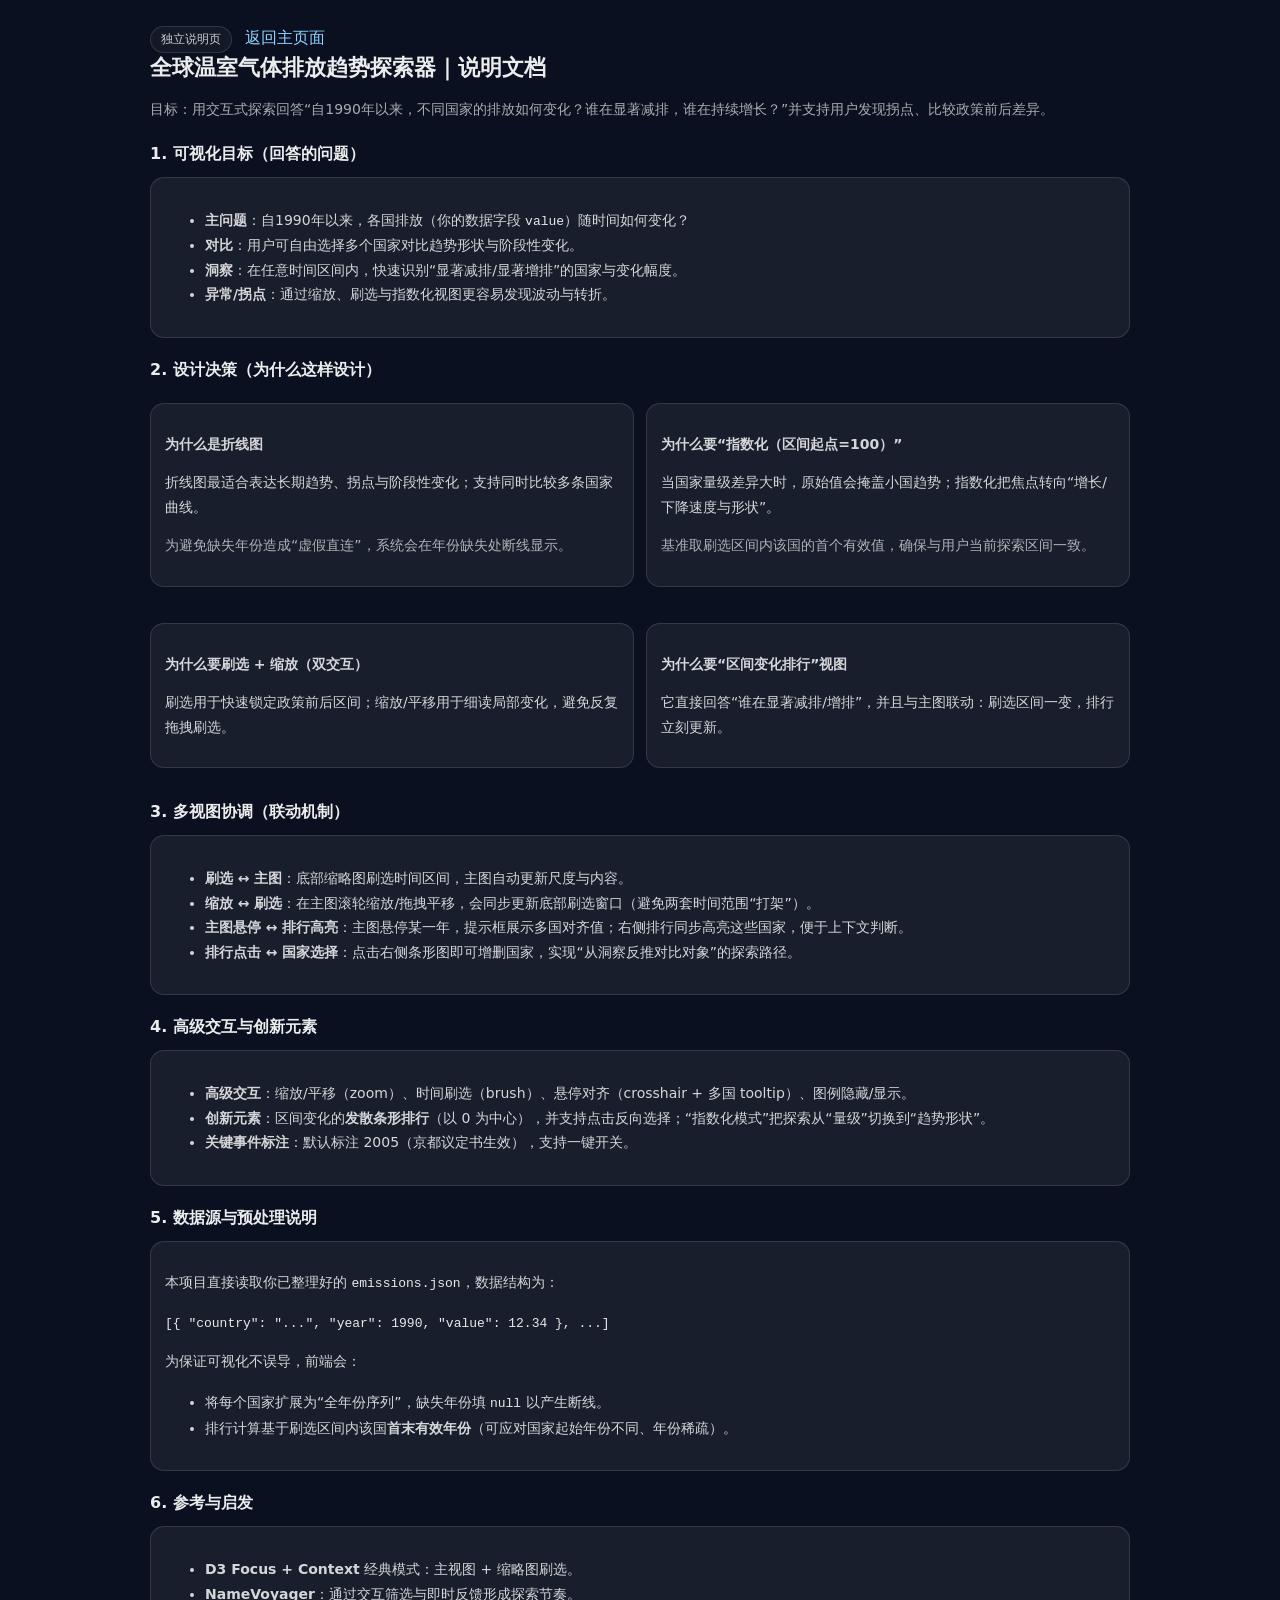
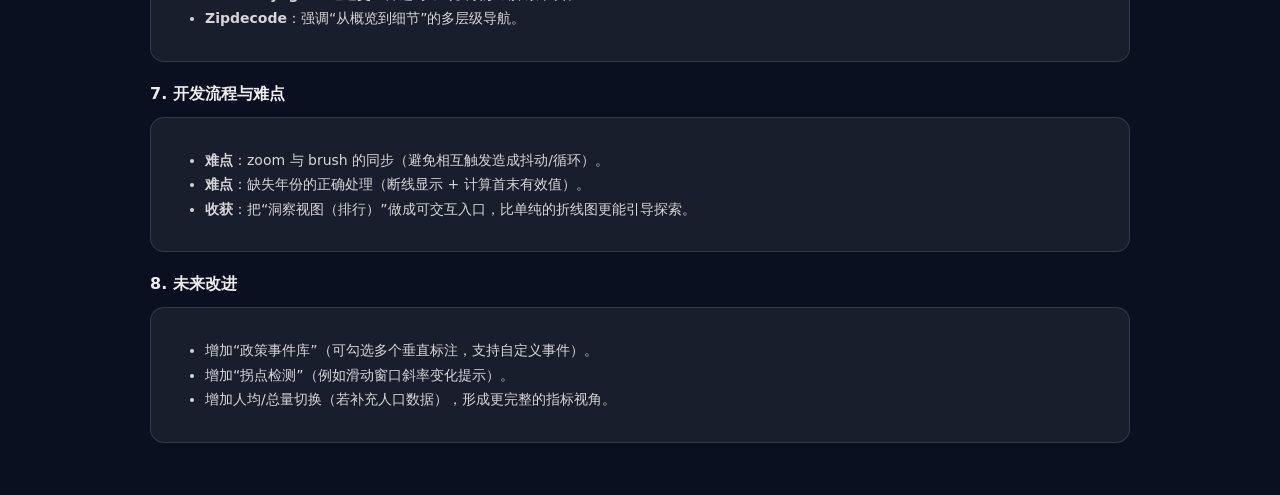
==== docs/documentation.html @ 5bc9dd0d "Add files via upload" ====
<!doctype html>
<html lang="zh-CN">
  <head>
    <meta charset="utf-8" />
    <meta name="viewport" content="width=device-width, initial-scale=1" />
    <title>说明文档｜全球温室气体排放趋势探索器</title>
    <style>
      :root{
        --bg:#0b1020; --text:rgba(255,255,255,.92); --muted:rgba(255,255,255,.65);
        --card:rgba(255,255,255,.06); --border:rgba(255,255,255,.12); --accent:#8dd3ff;
        --mono: ui-monospace, SFMono-Regular, Menlo, Monaco, Consolas, "Liberation Mono", "Courier New", monospace;
        --sans: ui-sans-serif, system-ui, -apple-system, Segoe UI, Roboto, Helvetica, Arial, "Noto Sans", "Liberation Sans", sans-serif;
      }
      body{ margin:0; font-family:var(--sans); color:var(--text); background: var(--bg); }
      .wrap{ max-width: 980px; margin: 0 auto; padding: 26px 18px 40px; }
      h1{ font-size: 22px; margin: 0 0 8px; }
      h2{ font-size: 16px; margin: 22px 0 10px; }
      p, li{ color: rgba(255,255,255,.82); line-height: 1.75; font-size: 14px; }
      a{ color: var(--accent); text-decoration: none; }
      .card{
        background: var(--card);
        border: 1px solid var(--border);
        border-radius: 14px;
        padding: 14px 14px;
        margin: 12px 0;
      }
      code{ font-family: var(--mono); font-size: 13px; color: rgba(255,255,255,.9); }
      .muted{ color: var(--muted); }
      .pill{ display:inline-block; padding: 4px 10px; border-radius: 999px; border: 1px solid var(--border); background: rgba(255,255,255,.04); margin-right: 8px; font-size: 12px; color: rgba(255,255,255,.78); }
      .grid{ display:grid; grid-template-columns: 1fr 1fr; gap: 12px; }
      @media (max-width: 860px){ .grid{ grid-template-columns: 1fr; } }
    </style>
  </head>
  <body>
    <div class="wrap">
      <div class="muted">
        <span class="pill">独立说明页</span>
        <a href="../index.html">返回主页面</a>
      </div>
      <h1>全球温室气体排放趋势探索器｜说明文档</h1>
      <p class="muted">目标：用交互式探索回答“自1990年以来，不同国家的排放如何变化？谁在显著减排，谁在持续增长？”并支持用户发现拐点、比较政策前后差异。</p>

      <h2>1. 可视化目标（回答的问题）</h2>
      <div class="card">
        <ul>
          <li><b>主问题</b>：自1990年以来，各国排放（你的数据字段 <code>value</code>）随时间如何变化？</li>
          <li><b>对比</b>：用户可自由选择多个国家对比趋势形状与阶段性变化。</li>
          <li><b>洞察</b>：在任意时间区间内，快速识别“显著减排/显著增排”的国家与变化幅度。</li>
          <li><b>异常/拐点</b>：通过缩放、刷选与指数化视图更容易发现波动与转折。</li>
        </ul>
      </div>

      <h2>2. 设计决策（为什么这样设计）</h2>
      <div class="grid">
        <div class="card">
          <p><b>为什么是折线图</b></p>
          <p>折线图最适合表达长期趋势、拐点与阶段性变化；支持同时比较多条国家曲线。</p>
          <p class="muted">为避免缺失年份造成“虚假直连”，系统会在年份缺失处断线显示。</p>
        </div>
        <div class="card">
          <p><b>为什么要“指数化（区间起点=100）”</b></p>
          <p>当国家量级差异大时，原始值会掩盖小国趋势；指数化把焦点转向“增长/下降速度与形状”。</p>
          <p class="muted">基准取刷选区间内该国的首个有效值，确保与用户当前探索区间一致。</p>
        </div>
        <div class="card">
          <p><b>为什么要刷选 + 缩放（双交互）</b></p>
          <p>刷选用于快速锁定政策前后区间；缩放/平移用于细读局部变化，避免反复拖拽刷选。</p>
        </div>
        <div class="card">
          <p><b>为什么要“区间变化排行”视图</b></p>
          <p>它直接回答“谁在显著减排/增排”，并且与主图联动：刷选区间一变，排行立刻更新。</p>
        </div>
      </div>

      <h2>3. 多视图协调（联动机制）</h2>
      <div class="card">
        <ul>
          <li><b>刷选 ↔ 主图</b>：底部缩略图刷选时间区间，主图自动更新尺度与内容。</li>
          <li><b>缩放 ↔ 刷选</b>：在主图滚轮缩放/拖拽平移，会同步更新底部刷选窗口（避免两套时间范围“打架”）。</li>
          <li><b>主图悬停 ↔ 排行高亮</b>：主图悬停某一年，提示框展示多国对齐值；右侧排行同步高亮这些国家，便于上下文判断。</li>
          <li><b>排行点击 ↔ 国家选择</b>：点击右侧条形图即可增删国家，实现“从洞察反推对比对象”的探索路径。</li>
        </ul>
      </div>

      <h2>4. 高级交互与创新元素</h2>
      <div class="card">
        <ul>
          <li><b>高级交互</b>：缩放/平移（zoom）、时间刷选（brush）、悬停对齐（crosshair + 多国 tooltip）、图例隐藏/显示。</li>
          <li><b>创新元素</b>：区间变化的<b>发散条形排行</b>（以 0 为中心），并支持点击反向选择；“指数化模式”把探索从“量级”切换到“趋势形状”。</li>
          <li><b>关键事件标注</b>：默认标注 2005（京都议定书生效），支持一键开关。</li>
        </ul>
      </div>

      <h2>5. 数据源与预处理说明</h2>
      <div class="card">
        <p>本项目直接读取你已整理好的 <code>emissions.json</code>，数据结构为：</p>
        <p class="muted"><code>[{ "country": "...", "year": 1990, "value": 12.34 }, ...]</code></p>
        <p>为保证可视化不误导，前端会：</p>
        <ul>
          <li>将每个国家扩展为“全年份序列”，缺失年份填 <code>null</code> 以产生断线。</li>
          <li>排行计算基于刷选区间内该国<b>首末有效年份</b>（可应对国家起始年份不同、年份稀疏）。</li>
        </ul>
      </div>

      <h2>6. 参考与启发</h2>
      <div class="card">
        <ul>
          <li><b>D3 Focus + Context</b> 经典模式：主视图 + 缩略图刷选。</li>
          <li><b>NameVoyager</b>：通过交互筛选与即时反馈形成探索节奏。</li>
          <li><b>Zipdecode</b>：强调“从概览到细节”的多层级导航。</li>
        </ul>
      </div>

      <h2>7. 开发流程与难点</h2>
      <div class="card">
        <ul>
          <li><b>难点</b>：zoom 与 brush 的同步（避免相互触发造成抖动/循环）。</li>
          <li><b>难点</b>：缺失年份的正确处理（断线显示 + 计算首末有效值）。</li>
          <li><b>收获</b>：把“洞察视图（排行）”做成可交互入口，比单纯的折线图更能引导探索。</li>
        </ul>
      </div>

      <h2>8. 未来改进</h2>
      <div class="card">
        <ul>
          <li>增加“政策事件库”（可勾选多个垂直标注，支持自定义事件）。</li>
          <li>增加“拐点检测”（例如滑动窗口斜率变化提示）。</li>
          <li>增加人均/总量切换（若补充人口数据），形成更完整的指标视角。</li>
        </ul>
      </div>

    </div>
  </body>
</html>
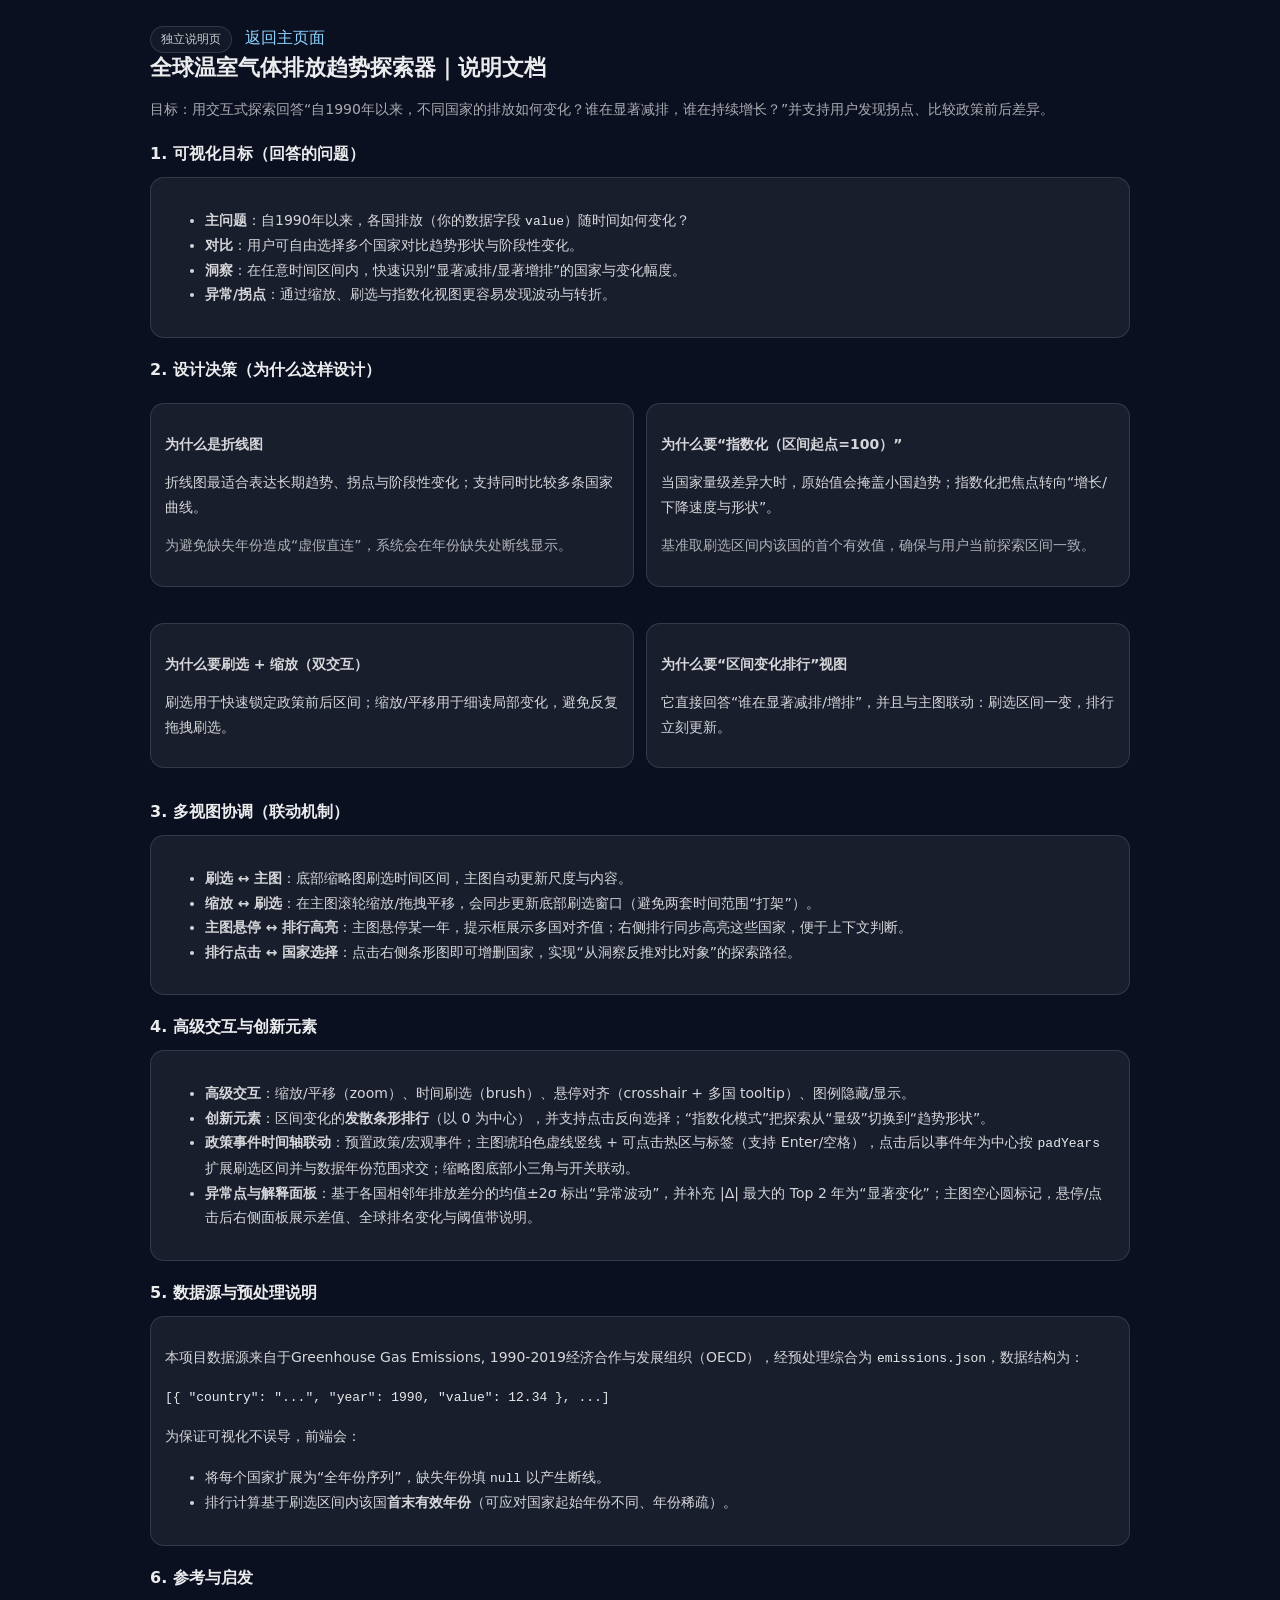
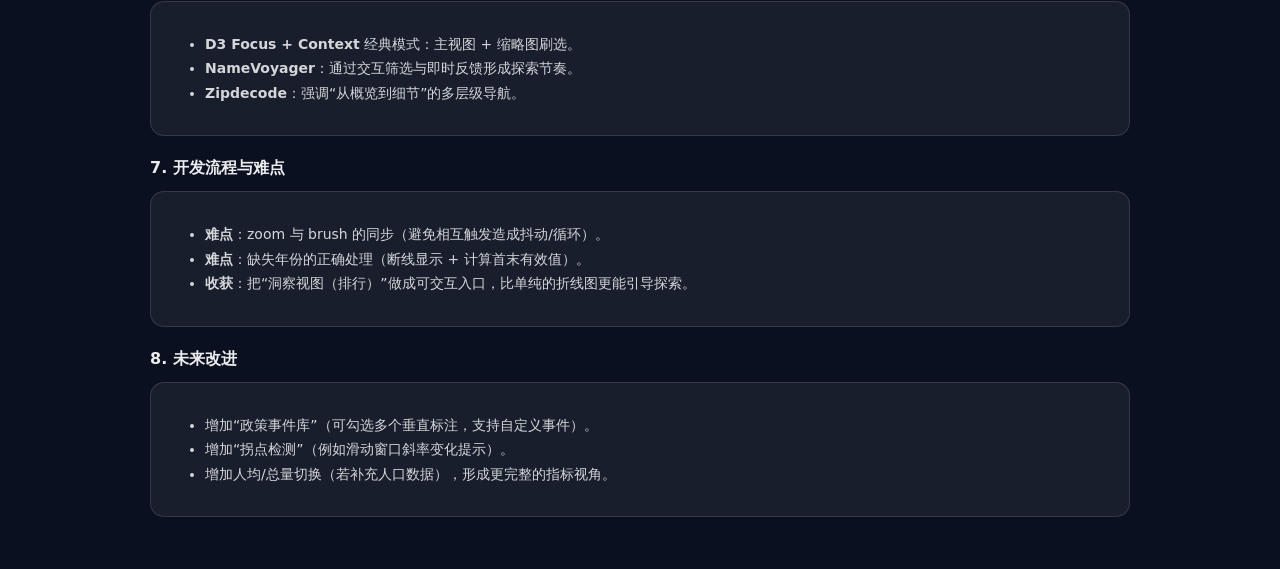
==== commit 2142631e: "增添三个新功能点" ====
--- a/docs/documentation.html
+++ b/docs/documentation.html
@@ -87,13 +87,14 @@
         <ul>
           <li><b>高级交互</b>：缩放/平移（zoom）、时间刷选（brush）、悬停对齐（crosshair + 多国 tooltip）、图例隐藏/显示。</li>
           <li><b>创新元素</b>：区间变化的<b>发散条形排行</b>（以 0 为中心），并支持点击反向选择；“指数化模式”把探索从“量级”切换到“趋势形状”。</li>
-          <li><b>关键事件标注</b>：默认标注 2005（京都议定书生效），支持一键开关。</li>
+          <li><b>政策事件时间轴联动</b>：预置政策/宏观事件；主图琥珀色虚线竖线 + 可点击热区与标签（支持 Enter/空格），点击后以事件年为中心按 <code>padYears</code> 扩展刷选区间并与数据年份范围求交；缩略图底部小三角与开关联动。</li>
+          <li><b>异常点与解释面板</b>：基于各国相邻年排放差分的均值±2σ 标出“异常波动”，并补充 |Δ| 最大的 Top 2 年为“显著变化”；主图空心圆标记，悬停/点击后右侧面板展示差值、全球排名变化与阈值带说明。</li>
         </ul>
       </div>
 
       <h2>5. 数据源与预处理说明</h2>
       <div class="card">
-        <p>本项目直接读取你已整理好的 <code>emissions.json</code>，数据结构为：</p>
+        <p>本项目数据源来自于Greenhouse Gas Emissions, 1990-2019经济合作与发展组织（OECD），经预处理综合为 <code>emissions.json</code>，数据结构为：</p>
         <p class="muted"><code>[{ "country": "...", "year": 1990, "value": 12.34 }, ...]</code></p>
         <p>为保证可视化不误导，前端会：</p>
         <ul>
